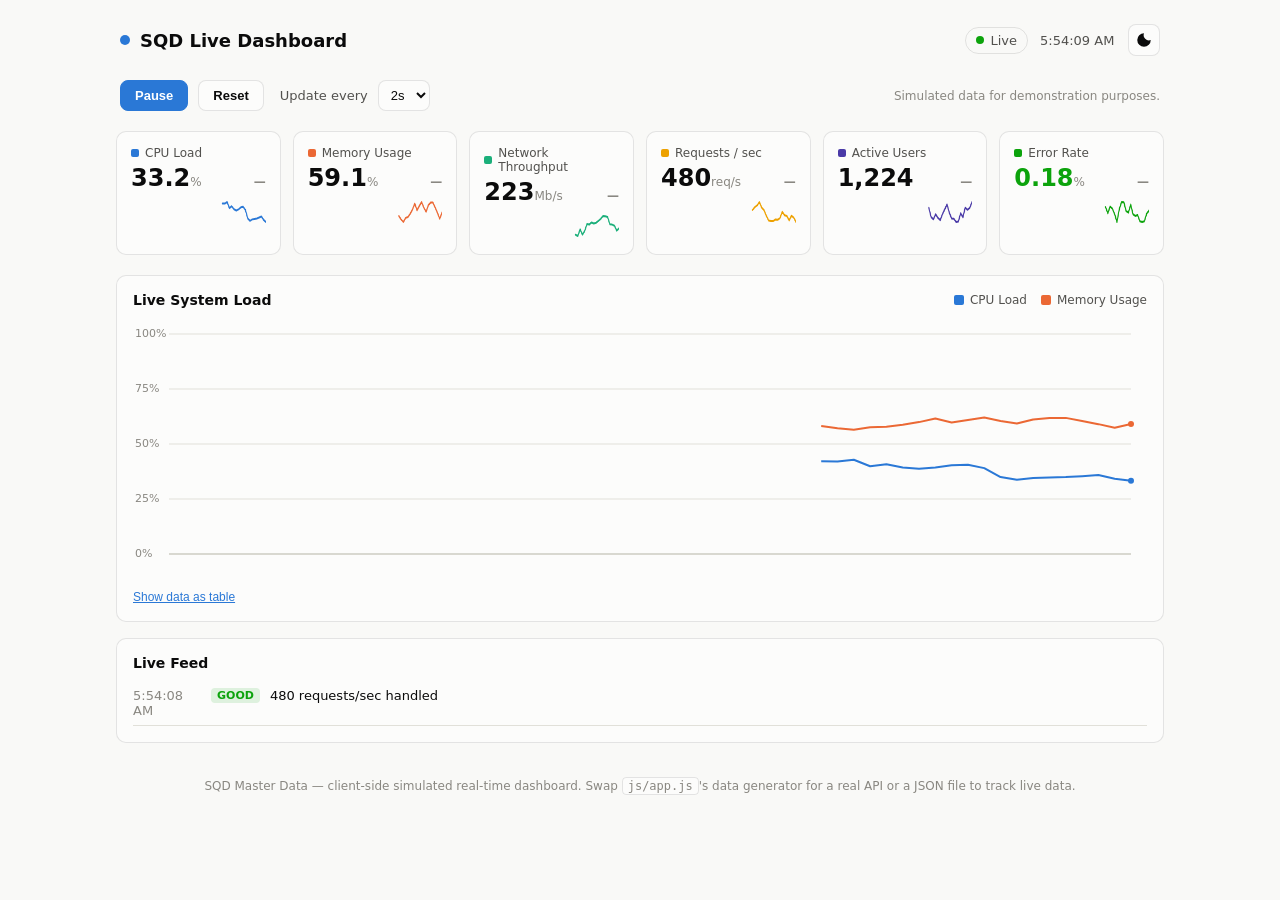
==== index.html @ 00e5c54e "Add real-time data tracking dashboard with GitHub Pages deploy Static HTML/CSS/JS dashboard with liv" ====
<!doctype html>
<html lang="en">
<head>
<meta charset="UTF-8" />
<meta name="viewport" content="width=device-width, initial-scale=1.0" />
<title>SQD Live Dashboard</title>
<meta name="description" content="A real-time data tracking dashboard with simulated live metrics." />
<link rel="stylesheet" href="css/styles.css" />
</head>
<body>
<div class="app">

  <header class="topbar">
    <div class="brand">
      <span class="brand-dot" aria-hidden="true"></span>
      <h1>SQD Live Dashboard</h1>
    </div>
    <div class="topbar-right">
      <div class="status" id="status-badge" role="status">
        <span class="status-dot" id="status-dot" aria-hidden="true"></span>
        <span id="status-text">Live</span>
      </div>
      <time id="clock" class="clock"></time>
      <button id="theme-toggle" class="icon-btn" type="button" aria-label="Toggle dark mode" title="Toggle dark mode">
        <svg viewBox="0 0 24 24" width="18" height="18" aria-hidden="true"><path d="M12 3a9 9 0 1 0 9 9 7 7 0 0 1-9-9z" fill="currentColor"/></svg>
      </button>
    </div>
  </header>

  <section class="controls" aria-label="Playback controls">
    <button id="pause-btn" class="btn btn-primary" type="button">Pause</button>
    <button id="reset-btn" class="btn" type="button">Reset</button>
    <label class="speed-label" for="speed-select">Update every</label>
    <select id="speed-select" class="select">
      <option value="1000">1s</option>
      <option value="2000" selected>2s</option>
      <option value="5000">5s</option>
    </select>
    <span class="controls-note">Simulated data for demonstration purposes.</span>
  </section>

  <section class="stats" id="stats" aria-label="Live metrics"></section>

  <section class="panel chart-panel" aria-label="System load chart">
    <div class="panel-head">
      <h2>Live System Load</h2>
      <ul class="legend" id="chart-legend"></ul>
    </div>
    <div class="chart-wrap">
      <canvas id="main-chart" role="img" aria-label="Line chart of CPU load and memory usage over time"></canvas>
      <div class="tooltip" id="chart-tooltip" hidden></div>
    </div>
    <p class="table-toggle"><button id="table-toggle-btn" class="link-btn" type="button">Show data as table</button></p>
    <div class="table-wrap" id="table-wrap" hidden>
      <table id="chart-table">
        <thead><tr><th>Time</th><th>CPU Load (%)</th><th>Memory Usage (%)</th></tr></thead>
        <tbody></tbody>
      </table>
    </div>
  </section>

  <section class="panel feed-panel" aria-label="Live event feed">
    <div class="panel-head">
      <h2>Live Feed</h2>
    </div>
    <ul class="feed" id="feed"></ul>
  </section>

  <footer class="footer">
    <p>SQD Master Data &mdash; client-side simulated real-time dashboard. Swap <code>js/app.js</code>'s data generator for a real API or a JSON file to track live data.</p>
  </footer>

</div>
<script src="js/app.js"></script>
</body>
</html>
---- css/styles.css ----
/* SQD Live Dashboard styles — palette tokens per role, light + dark */

:root {
  color-scheme: light;
  --page: #f9f9f7;
  --surface: #fcfcfb;
  --text-primary: #0b0b0b;
  --text-secondary: #52514e;
  --text-muted: #898781;
  --gridline: #e1e0d9;
  --baseline: #c3c2b7;
  --border: rgba(11, 11, 11, 0.10);
  --success: #006300;

  --series-cpu: #2a78d6;    /* blue */
  --series-memory: #eb6834; /* orange */
  --series-network: #1baf7a;/* aqua */
  --series-requests: #eda100;/* yellow */
  --series-users: #4a3aa7;  /* violet */

  --status-good: #0ca30c;
  --status-warning: #fab219;
  --status-serious: #ec835a;
  --status-critical: #d03b3b;

  --radius: 10px;
  --font: system-ui, -apple-system, "Segoe UI", sans-serif;
}

@media (prefers-color-scheme: dark) {
  :root:where(:not([data-theme="light"])) {
    color-scheme: dark;
    --page: #0d0d0d;
    --surface: #1a1a19;
    --text-primary: #ffffff;
    --text-secondary: #c3c2b7;
    --text-muted: #898781;
    --gridline: #2c2c2a;
    --baseline: #383835;
    --border: rgba(255, 255, 255, 0.10);
    --success: #0ca30c;

    --series-cpu: #3987e5;
    --series-memory: #d95926;
    --series-network: #199e70;
    --series-requests: #c98500;
    --series-users: #9085e9;
  }
}
:root[data-theme="dark"] {
  color-scheme: dark;
  --page: #0d0d0d;
  --surface: #1a1a19;
  --text-primary: #ffffff;
  --text-secondary: #c3c2b7;
  --text-muted: #898781;
  --gridline: #2c2c2a;
  --baseline: #383835;
  --border: rgba(255, 255, 255, 0.10);
  --success: #0ca30c;

  --series-cpu: #3987e5;
  --series-memory: #d95926;
  --series-network: #199e70;
  --series-requests: #c98500;
  --series-users: #9085e9;
}

* { box-sizing: border-box; }

html, body {
  margin: 0;
  padding: 0;
  background: var(--page);
  color: var(--text-primary);
  font-family: var(--font);
}

.app {
  max-width: 1080px;
  margin: 0 auto;
  padding: 16px 16px 48px;
}

/* Header */
.topbar {
  display: flex;
  align-items: center;
  justify-content: space-between;
  gap: 12px;
  flex-wrap: wrap;
  padding: 8px 4px 16px;
}
.brand { display: flex; align-items: center; gap: 10px; }
.brand h1 { font-size: 18px; margin: 0; font-weight: 700; }
.brand-dot {
  width: 10px; height: 10px; border-radius: 50%;
  background: var(--series-cpu);
  flex: none;
}
.topbar-right { display: flex; align-items: center; gap: 12px; }

.status {
  display: flex; align-items: center; gap: 6px;
  font-size: 13px; color: var(--text-secondary);
  border: 1px solid var(--border);
  border-radius: 999px;
  padding: 5px 10px;
}
.status-dot {
  width: 8px; height: 8px; border-radius: 50%;
  background: var(--status-good);
  box-shadow: 0 0 0 0 rgba(12,163,12,0.5);
  animation: pulse 2s infinite;
}
.status.paused .status-dot {
  background: var(--text-muted);
  animation: none;
}
@keyframes pulse {
  0%   { box-shadow: 0 0 0 0 rgba(12,163,12,0.45); }
  70%  { box-shadow: 0 0 0 6px rgba(12,163,12,0); }
  100% { box-shadow: 0 0 0 0 rgba(12,163,12,0); }
}

.clock {
  font-variant-numeric: tabular-nums;
  font-size: 13px;
  color: var(--text-secondary);
  min-width: 76px;
}

.icon-btn {
  border: 1px solid var(--border);
  background: var(--surface);
  color: var(--text-primary);
  border-radius: 8px;
  width: 32px; height: 32px;
  display: inline-flex; align-items: center; justify-content: center;
  cursor: pointer;
}
.icon-btn:hover { border-color: var(--text-muted); }

/* Controls */
.controls {
  display: flex;
  align-items: center;
  gap: 10px;
  flex-wrap: wrap;
  padding: 8px 4px 20px;
}
.btn {
  border: 1px solid var(--border);
  background: var(--surface);
  color: var(--text-primary);
  border-radius: 8px;
  padding: 7px 14px;
  font-size: 13px;
  font-weight: 600;
  cursor: pointer;
}
.btn:hover { border-color: var(--text-muted); }
.btn-primary {
  background: var(--series-cpu);
  border-color: var(--series-cpu);
  color: #fff;
}
.speed-label { font-size: 13px; color: var(--text-secondary); margin-left: 6px; }
.select {
  border: 1px solid var(--border);
  background: var(--surface);
  color: var(--text-primary);
  border-radius: 8px;
  padding: 6px 8px;
  font-size: 13px;
}
.controls-note {
  font-size: 12px;
  color: var(--text-muted);
  margin-left: auto;
}

/* Stat tiles */
.stats {
  display: grid;
  grid-template-columns: repeat(auto-fit, minmax(150px, 1fr));
  gap: 12px;
  margin-bottom: 20px;
}
.stat-card {
  background: var(--surface);
  border: 1px solid var(--border);
  border-radius: var(--radius);
  padding: 14px;
}
.stat-label {
  font-size: 12px;
  color: var(--text-secondary);
  display: flex;
  align-items: center;
  gap: 6px;
  margin-bottom: 6px;
}
.stat-swatch {
  width: 8px; height: 8px; border-radius: 2px; flex: none;
}
.stat-value-row {
  display: flex;
  align-items: baseline;
  justify-content: space-between;
  gap: 8px;
}
.stat-value {
  font-size: 24px;
  font-weight: 700;
  line-height: 1;
}
.stat-unit { font-size: 12px; color: var(--text-muted); font-weight: 500; }
.stat-delta {
  font-size: 12px;
  font-weight: 600;
  white-space: nowrap;
}
.stat-delta.up { color: var(--success); }
.stat-delta.down { color: var(--status-critical); }
.stat-delta.flat { color: var(--text-muted); }
.stat-card canvas { display: block; width: 100%; height: 28px; margin-top: 8px; }

.stat-card.status-good .stat-value { color: var(--status-good); }
.stat-card.status-warning .stat-value { color: #9a6a00; }
.stat-card.status-serious .stat-value { color: #b1502b; }
.stat-card.status-critical .stat-value { color: var(--status-critical); }
@media (prefers-color-scheme: dark) {
  :where(:not([data-theme="light"])) .stat-card.status-warning .stat-value { color: var(--status-warning); }
  :where(:not([data-theme="light"])) .stat-card.status-serious .stat-value { color: var(--status-serious); }
}
:root[data-theme="dark"] .stat-card.status-warning .stat-value { color: var(--status-warning); }
:root[data-theme="dark"] .stat-card.status-serious .stat-value { color: var(--status-serious); }

/* Panels */
.panel {
  background: var(--surface);
  border: 1px solid var(--border);
  border-radius: var(--radius);
  padding: 16px;
  margin-bottom: 16px;
}
.panel-head {
  display: flex;
  align-items: center;
  justify-content: space-between;
  flex-wrap: wrap;
  gap: 10px;
  margin-bottom: 10px;
}
.panel-head h2 { font-size: 14px; margin: 0; font-weight: 700; }

.legend {
  list-style: none;
  display: flex;
  gap: 14px;
  margin: 0; padding: 0;
  flex-wrap: wrap;
}
.legend li {
  display: flex;
  align-items: center;
  gap: 6px;
  font-size: 12px;
  color: var(--text-secondary);
}
.legend .swatch {
  width: 10px; height: 10px; border-radius: 2px; flex: none;
}

.chart-wrap {
  position: relative;
}
#main-chart {
  width: 100%;
  height: 260px;
  display: block;
}
.tooltip {
  position: absolute;
  pointer-events: none;
  background: var(--surface);
  border: 1px solid var(--border);
  border-radius: 8px;
  padding: 8px 10px;
  font-size: 12px;
  box-shadow: 0 4px 16px rgba(0,0,0,0.12);
  min-width: 130px;
  z-index: 3;
}
.tooltip .t-time { color: var(--text-muted); margin-bottom: 4px; }
.tooltip .t-row { display: flex; align-items: center; gap: 6px; justify-content: space-between; }
.tooltip .t-row + .t-row { margin-top: 2px; }
.tooltip .t-dot { width: 8px; height: 8px; border-radius: 2px; flex: none; }
.tooltip .t-val { margin-left: auto; font-variant-numeric: tabular-nums; font-weight: 600; }

.table-toggle { margin: 8px 0 0; }
.link-btn {
  background: none; border: none; padding: 0;
  color: var(--series-cpu);
  font-size: 12px;
  cursor: pointer;
  text-decoration: underline;
}
.table-wrap { margin-top: 10px; max-height: 220px; overflow: auto; border-top: 1px solid var(--gridline); }
table { width: 100%; border-collapse: collapse; font-size: 12px; }
th, td { text-align: left; padding: 6px 8px; border-bottom: 1px solid var(--gridline); font-variant-numeric: tabular-nums; }
th { color: var(--text-muted); font-weight: 600; position: sticky; top: 0; background: var(--surface); }

/* Feed */
.feed {
  list-style: none;
  margin: 0; padding: 0;
  max-height: 260px;
  overflow-y: auto;
  font-size: 13px;
}
.feed li {
  display: flex;
  gap: 10px;
  padding: 7px 0;
  border-bottom: 1px solid var(--gridline);
}
.feed li:first-child { color: var(--text-primary); }
.feed time {
  color: var(--text-muted);
  font-variant-numeric: tabular-nums;
  flex: none;
  width: 68px;
}
.feed .feed-tag {
  flex: none;
  font-size: 11px;
  font-weight: 700;
  border-radius: 4px;
  padding: 1px 6px;
  height: fit-content;
}
.feed .feed-tag.good { color: var(--status-good); background: rgba(12,163,12,0.12); }
.feed .feed-tag.warning { color: #9a6a00; background: rgba(250,178,25,0.18); }
.feed .feed-tag.critical { color: var(--status-critical); background: rgba(208,59,59,0.12); }

.footer {
  color: var(--text-muted);
  font-size: 12px;
  text-align: center;
  padding-top: 8px;
}
.footer code {
  background: var(--surface);
  border: 1px solid var(--border);
  border-radius: 4px;
  padding: 1px 5px;
}

@media (max-width: 520px) {
  .controls-note { display: none; }
}
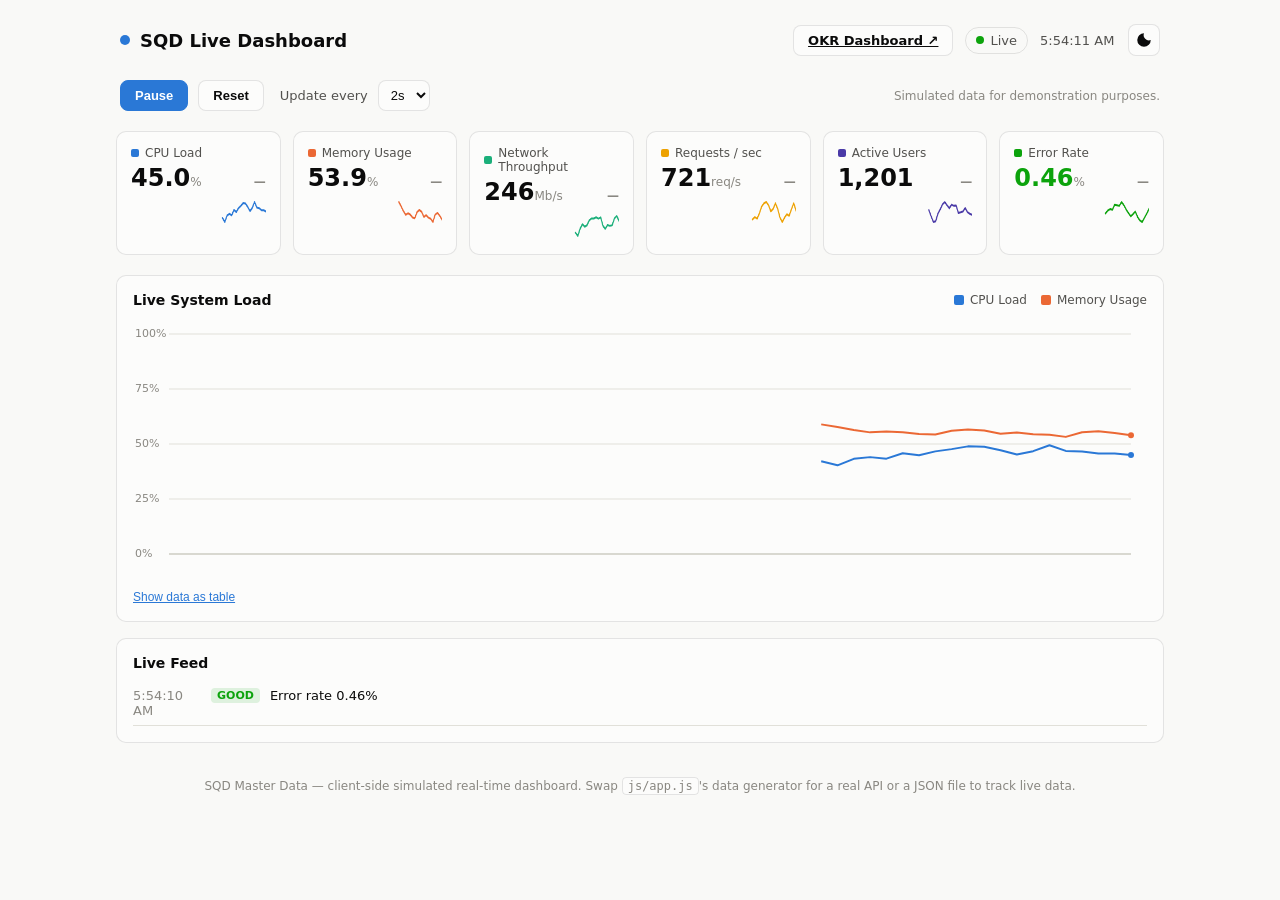
==== commit 0865dc35: "Add OKR dashboard for monthly Objectives & Key Results progress Parses the uploaded OKR tracker work" ====
--- a/index.html
+++ b/index.html
@@ -16,6 +16,7 @@
       <h1>SQD Live Dashboard</h1>
     </div>
     <div class="topbar-right">
+      <a class="btn" href="okr.html">OKR Dashboard ↗</a>
       <div class="status" id="status-badge" role="status">
         <span class="status-dot" id="status-dot" aria-hidden="true"></span>
         <span id="status-text">Live</span>
--- a/css/styles.css
+++ b/css/styles.css
@@ -22,6 +22,15 @@
   --status-warning: #fab219;
   --status-serious: #ec835a;
   --status-critical: #d03b3b;
+
+  --cat-1: #2a78d6; /* blue */
+  --cat-2: #eb6834; /* orange */
+  --cat-3: #1baf7a; /* aqua */
+  --cat-4: #eda100; /* yellow */
+  --cat-5: #e87ba4; /* magenta */
+  --cat-6: #008300; /* green */
+  --cat-7: #4a3aa7; /* violet */
+  --cat-8: #e34948; /* red */
 
   --radius: 10px;
   --font: system-ui, -apple-system, "Segoe UI", sans-serif;
@@ -45,6 +54,15 @@
     --series-network: #199e70;
     --series-requests: #c98500;
     --series-users: #9085e9;
+
+    --cat-1: #3987e5;
+    --cat-2: #d95926;
+    --cat-3: #199e70;
+    --cat-4: #c98500;
+    --cat-5: #d55181;
+    --cat-6: #008300;
+    --cat-7: #9085e9;
+    --cat-8: #e66767;
   }
 }
 :root[data-theme="dark"] {
@@ -64,6 +82,15 @@
   --series-network: #199e70;
   --series-requests: #c98500;
   --series-users: #9085e9;
+
+  --cat-1: #3987e5;
+  --cat-2: #d95926;
+  --cat-3: #199e70;
+  --cat-4: #c98500;
+  --cat-5: #d55181;
+  --cat-6: #008300;
+  --cat-7: #9085e9;
+  --cat-8: #e66767;
 }
 
 * { box-sizing: border-box; }
